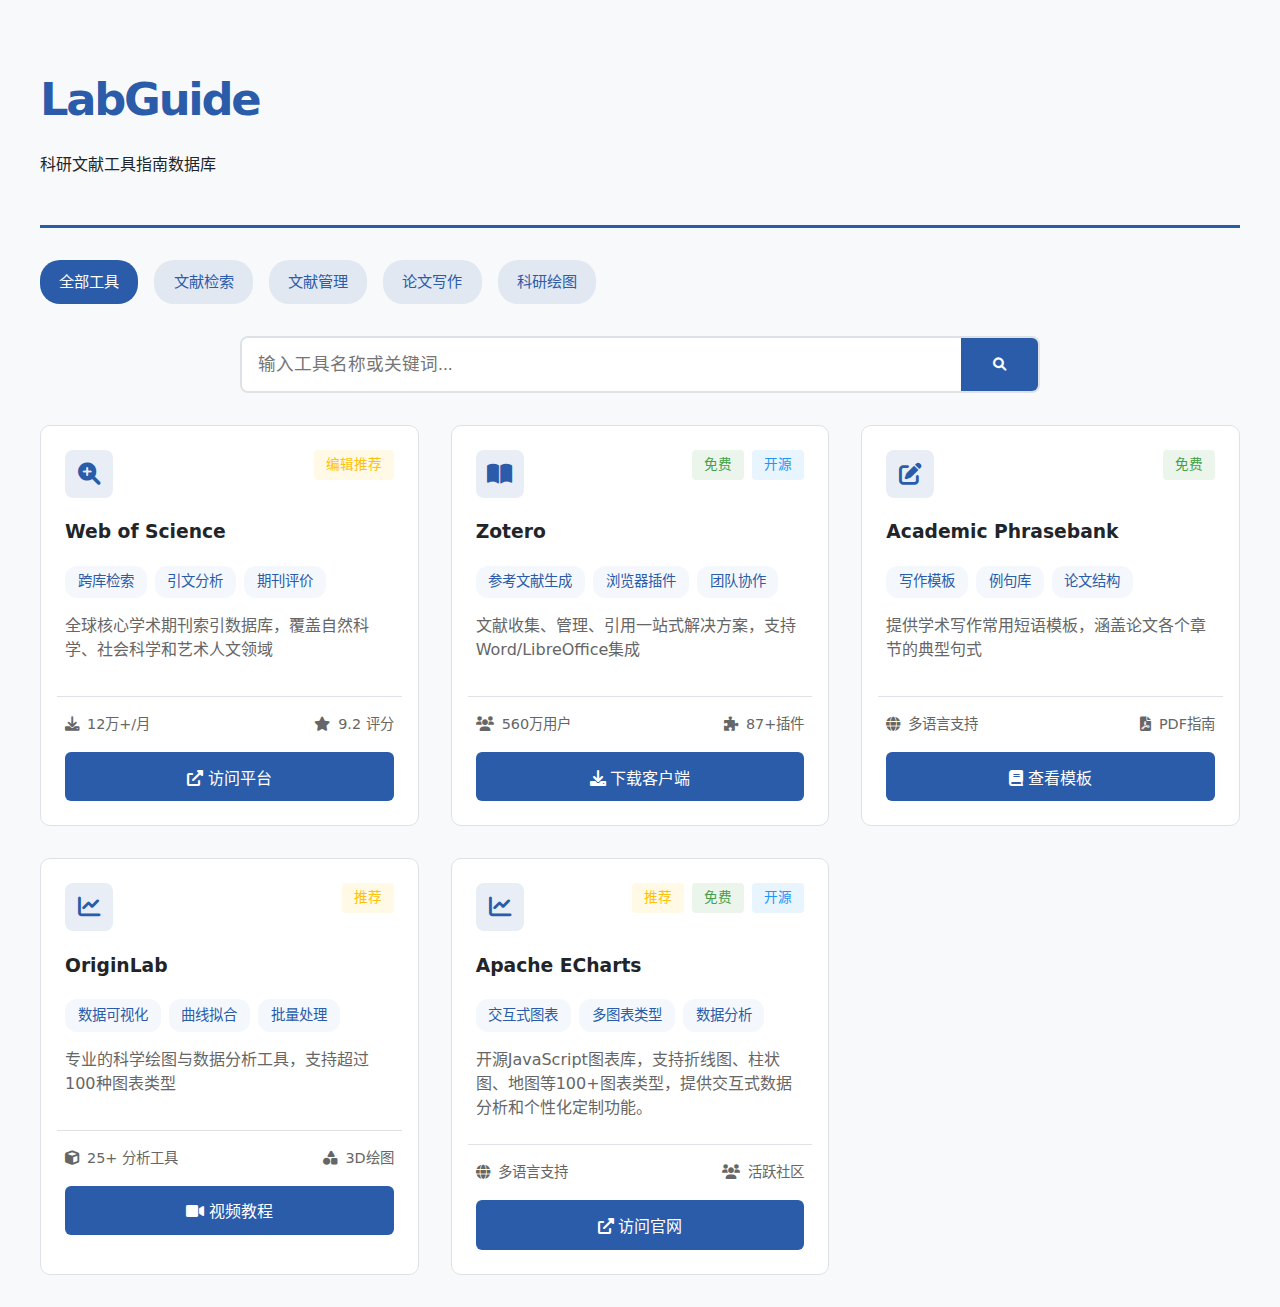
==== index.html @ e092e6d1 "Add files via upload" ====
<!DOCTYPE html>
<html lang="zh-CN">
<head>
    <meta charset="UTF-8">
    <meta name="viewport" content="width=device-width, initial-scale=1.0">
    <title>LabGuide - 科研文献工具指南</title>
    <link rel="stylesheet" href="https://cdnjs.cloudflare.com/ajax/libs/font-awesome/6.0.0/css/all.min.css">
    <style>
    :root {
        --primary-blue: #2A5CAA;
        --background: #F8F9FA;
        --text-primary: #212529;
        --border: #DEE2E6;
        --success: #43a047;
        --warning: #ffc107;
        --info: #2196f3;
    }

    body {
        background: var(--background);
        font-family: 'Segoe UI', system-ui, sans-serif;
        color: var(--text-primary);
        line-height: 1.6;
        margin: 0;
    }

    .science-container {
        max-width: 1200px;
        margin: 0 auto;
        padding: 2rem;
    }

    .header {
        border-bottom: 3px solid var(--primary-blue);
        padding: 2rem 0;
        margin-bottom: 1rem;
    }

    .title {
        font-size: 2.8rem;
        color: var(--primary-blue);
        font-weight: 600;
        letter-spacing: -0.05em;
        margin: 0;
    }

    /* 搜索区域 */
    .search-section {
        display: grid;
        gap: 1.5rem;
        max-width: 800px;
        margin: 0 auto 2rem;
    }

    .search-box {
        display: flex;
        border: 2px solid var(--border);
        border-radius: 8px;
        overflow: hidden;
        transition: box-shadow 0.2s;
    }

    .search-box:focus-within {
        box-shadow: 0 2px 8px rgba(42,92,170,0.1);
        border-color: var(--primary-blue);
    }

    .search-input {
        flex: 1;
        padding: 1rem;
        border: none;
        font-size: 1.1rem;
        outline: none;
    }

    .search-button {
        background: var(--primary-blue);
        color: white;
        padding: 1rem 2rem;
        border: none;
        cursor: pointer;
        transition: opacity 0.2s;
    }

    .search-button:hover {
        opacity: 0.9;
    }

    /* 分类导航 */
    .category-nav {
        display: flex;
        gap: 1rem;
        margin: 2rem 0;
        flex-wrap: wrap;
    }

    .category-chip {
        padding: 0.6rem 1.2rem;
        border-radius: 20px;
        background: rgba(42,92,170,0.1);
        color: var(--primary-blue);
        cursor: pointer;
        transition: background 0.2s;
        font-size: 0.95rem;
    }

    .category-chip.active {
        background: var(--primary-blue);
        color: white;
    }

    /* 工具卡片 */
    .tool-grid {
        display: grid;
        grid-template-columns: repeat(auto-fit, minmax(320px, 1fr));
        gap: 2rem;
        margin-top: 2rem;
    }

    .tool-card {
        background: white;
        border: 1px solid var(--border);
        border-radius: 10px;
        padding: 1.5rem;
        transition: transform 0.2s;
        position: relative;
    }

    .tool-card:hover {
        transform: translateY(-3px);
        box-shadow: 0 4px 12px rgba(0,0,0,0.05);
    }

    .tool-header {
        display: flex;
        justify-content: space-between;
        align-items: flex-start;
        margin-bottom: 1.2rem;
    }

    .tool-icon {
        width: 48px;
        height: 48px;
        background: rgba(42,92,170,0.1);
        border-radius: 8px;
        display: flex;
        align-items: center;
        justify-content: center;
    }

    .tool-icon i {
        color: var(--primary-blue);
        font-size: 1.4rem;
    }

    .tool-badges {
        display: flex;
        gap: 0.5rem;
    }

    .badge {
        padding: 0.25rem 0.75rem;
        border-radius: 4px;
        font-size: 0.85rem;
        font-weight: 500;
    }

    .badge.free {
        background: rgba(67, 160, 71, 0.1);
        color: var(--success);
    }

    .badge.recommend {
        background: rgba(255, 193, 7, 0.1);
        color: var(--warning);
    }

    .badge.open-source {
        background: rgba(33, 150, 243, 0.1);
        color: var(--info);
    }

    .tool-features {
        display: flex;
        gap: 0.5rem;
        flex-wrap: wrap;
        margin: 1rem 0;
    }

    .feature-tag {
        background: rgba(42,92,170,0.05);
        color: var(--primary-blue);
        padding: 0.3rem 0.8rem;
        border-radius: 12px;
        font-size: 0.9rem;
    }

    .tool-desc {
        color: #666;
        margin: 1rem 0;
        line-height: 1.5;
        min-height: 3.6em;
    }

    .tool-meta {
        display: flex;
        justify-content: space-between;
        margin: 1.5rem -0.5rem 0;
        padding: 1rem 0;
        border-top: 1px solid var(--border);
    }

    .meta-item {
        display: flex;
        align-items: center;
        gap: 0.5rem;
        color: #666;
        padding: 0 0.5rem;
        font-size: 0.9rem;
    }

    .tool-action {
        width: 100%;
        padding: 0.8rem;
        background: var(--primary-blue);
        color: white;
        border: none;
        border-radius: 6px;
        cursor: pointer;
        transition: opacity 0.2s;
        font-size: 1rem;
    }

    .tool-action:hover {
        opacity: 0.9;
    }

    /* 响应式设计 */
    @media (max-width: 768px) {
        .science-container {
            padding: 1.5rem;
        }

        .title {
            font-size: 2.2rem;
        }

        .search-button {
            padding: 1rem;
        }

        .tool-grid {
            grid-template-columns: 1fr;
        }
    }
    </style>
</head>
<body>
    <div class="science-container">
        <header class="header">
            <h1 class="title">LabGuide</h1>
            <p>科研文献工具指南数据库</p>
        </header>

        <nav class="category-nav">
            <div class="category-chip active">全部工具</div>
            <div class="category-chip">文献检索</div>
            <div class="category-chip">文献管理</div>
            <div class="category-chip">论文写作</div>
            <div class="category-chip">科研绘图</div>
        </nav>

        <section class="search-section">
            <div class="search-box">
                <input type="text" class="search-input" placeholder="输入工具名称或关键词...">
                <button class="search-button">
                    <i class="fas fa-search"></i>
                </button>
            </div>
        </section>

        <main class="tool-grid">

            <!-- 文献检索工具 -->
            <article class="tool-card" data-category="文献检索">
                <div class="tool-header">
                    <div class="tool-icon">
                        <i class="fas fa-search-plus"></i>
                    </div>
                    <div class="tool-badges">
                        <span class="badge recommend">编辑推荐</span>
                    </div>
                </div>
                <h3>Web of Science</h3>
                <div class="tool-features">
                    <span class="feature-tag">跨库检索</span>
                    <span class="feature-tag">引文分析</span>
                    <span class="feature-tag">期刊评价</span>
                </div>
                <p class="tool-desc">全球核心学术期刊索引数据库，覆盖自然科学、社会科学和艺术人文领域</p>
                <div class="tool-meta">
                    <div class="meta-item">
                        <i class="fas fa-download"></i>
                        <span>12万+/月</span>
                    </div>
                    <div class="meta-item">
                        <i class="fas fa-star"></i>
                        <span>9.2 评分</span>
                    </div>
                </div>
                <button class="tool-action">
                    <i class="fas fa-external-link-alt"></i>
                    访问平台
                </button>
            </article>

            <!-- 文献管理工具 -->
            <article class="tool-card" data-category="文献管理">
                <div class="tool-header">
                    <div class="tool-icon">
                        <i class="fas fa-book-open"></i>
                    </div>
                    <div class="tool-badges">
                        <span class="badge free">免费</span>
                        <span class="badge open-source">开源</span>
                    </div>
                </div>
                <h3>Zotero</h3>
                <div class="tool-features">
                    <span class="feature-tag">参考文献生成</span>
                    <span class="feature-tag">浏览器插件</span>
                    <span class="feature-tag">团队协作</span>
                </div>
                <p class="tool-desc">文献收集、管理、引用一站式解决方案，支持Word/LibreOffice集成</p>
                <div class="tool-meta">
                    <div class="meta-item">
                        <i class="fas fa-users"></i>
                        <span>560万用户</span>
                    </div>
                    <div class="meta-item">
                        <i class="fas fa-puzzle-piece"></i>
                        <span>87+插件</span>
                    </div>
                </div>
                <button class="tool-action">
                    <i class="fas fa-download"></i>
                    下载客户端
                </button>
            </article>

            <!-- 论文写作工具 -->
            <article class="tool-card" data-category="论文写作">
                <div class="tool-header">
                    <div class="tool-icon">
                        <i class="fas fa-edit"></i>
                    </div>
                    <div class="tool-badges">
                        <span class="badge free">免费</span>
                    </div>
                </div>
                <h3>Academic Phrasebank</h3>
                <div class="tool-features">
                    <span class="feature-tag">写作模板</span>
                    <span class="feature-tag">例句库</span>
                    <span class="feature-tag">论文结构</span>
                </div>
                <p class="tool-desc">提供学术写作常用短语模板，涵盖论文各个章节的典型句式</p>
                <div class="tool-meta">
                    <div class="meta-item">
                        <i class="fas fa-globe"></i>
                        <span>多语言支持</span>
                    </div>
                    <div class="meta-item">
                        <i class="fas fa-file-pdf"></i>
                        <span>PDF指南</span>
                    </div>
                </div>
                <button class="tool-action">
                    <i class="fas fa-book"></i>
                    查看模板
                </button>
            </article>

            <!-- 科研绘图工具 -->
            <article class="tool-card" data-category="科研绘图">
                <div class="tool-header">
                    <div class="tool-icon">
                        <i class="fas fa-chart-line"></i>
                    </div>
                    <div class="tool-badges">
                        <span class="badge recommend">推荐</span>
                    </div>
                </div>
                <h3>OriginLab</h3>
                <div class="tool-features">
                    <span class="feature-tag">数据可视化</span>
                    <span class="feature-tag">曲线拟合</span>
                    <span class="feature-tag">批量处理</span>
                </div>
                <p class="tool-desc">专业的科学绘图与数据分析工具，支持超过100种图表类型</p>
                <div class="tool-meta">
                    <div class="meta-item">
                        <i class="fas fa-cube"></i>
                        <span>25+ 分析工具</span>
                    </div>
                    <div class="meta-item">
                        <i class="fas fa-shapes"></i>
                        <span>3D绘图</span>
                    </div>
                </div>
                <button class="tool-action">
                    <i class="fas fa-video"></i>
                    视频教程
                </button>
            </article>




            <article class="tool-card" data-category="科研绘图">
                <div class="tool-header">
                    <div class="tool-icon">
                        <i class="fas fa-chart-line"></i>
                    </div>
                    <div class="tool-badges">
                        <span class="badge recommend">推荐</span>
                        <span class="badge free">免费</span>
                        <span class="badge open-source">开源</span>
                    </div>
                </div>
                <h3>Apache ECharts</h3>
                <div class="tool-features">
                    <span class="feature-tag">交互式图表</span>
                    <span class="feature-tag">多图表类型</span>
                    <span class="feature-tag">数据分析</span>
                </div>
                <p class="tool-desc">开源JavaScript图表库，支持折线图、柱状图、地图等100+图表类型，提供交互式数据分析和个性化定制功能。</p>
                <div class="tool-meta">
                    <div class="meta-item">
                        <i class="fas fa-globe"></i>
                        <span>多语言支持</span>
                    </div>
                    <div class="meta-item">
                        <i class="fas fa-users"></i>
                        <span>活跃社区</span>
                    </div>
                </div>
                <button class="tool-action" onclick="goToDetailPage('Apache ECharts')">
                    <i class="fas fa-external-link-alt"></i>
                    访问官网
                </button>
            </article>



        </main>
    </div>

    <script>
    // 分类筛选功能
document.querySelectorAll('.category-chip').forEach(chip => {
    chip.addEventListener('click', () => {
        // 移除所有激活状态
        document.querySelectorAll('.category-chip').forEach(c => c.classList.remove('active'));
        // 添加当前激活状态
        chip.classList.add('active');
        // 获取分类名称
        const category = chip.textContent.trim();
        // 筛选逻辑（调用 filterTools 函数）
        filterTools(category);
    });
});

function filterTools(category) {
    const cards = document.querySelectorAll('.tool-card');
    cards.forEach(card => {
        // 获取卡片的分类
        const cardCategory = card.getAttribute('data-category'); // 假设每个工具卡片有 data-category 属性

        if (category === '全部工具') {
            // 显示所有工具卡片
            card.style.display = 'block';
        } else if (cardCategory === category) {
            // 仅显示与当前分类匹配的工具卡片
            card.style.display = 'block';
        } else {
            // 隐藏不匹配的工具卡片
            card.style.display = 'none';
        }
    });
}


function goToDetailPage(toolName) {
    // 根据工具名称生成详细页面的 URL
    const url = `https://2375536879.github.io/2375536879/`;
    window.location.href = url;
}

    </script>
</body>
</html>
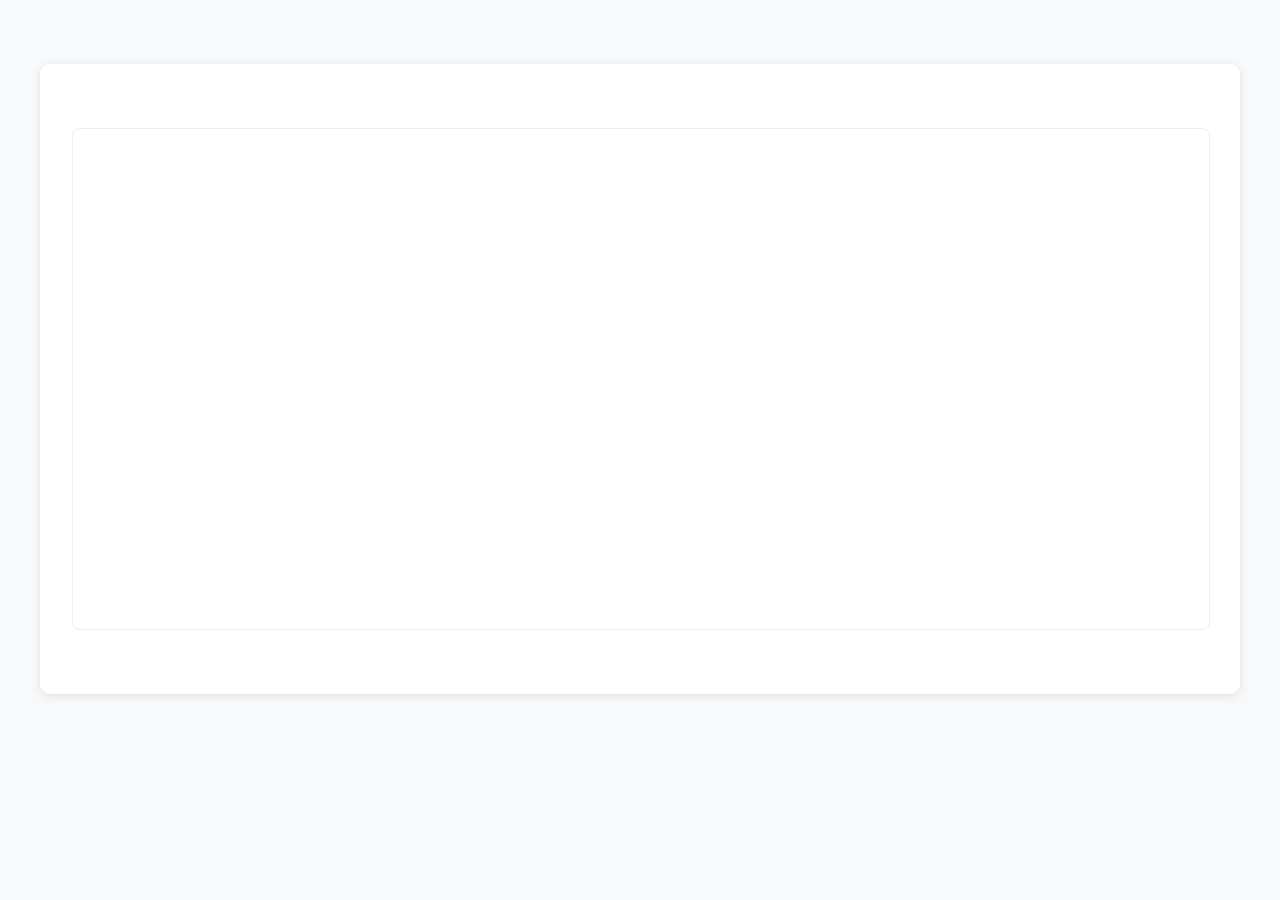
==== commit 4b502b5c: "Update index.html" ====
--- a/index.html
+++ b/index.html
@@ -1,502 +1,228 @@
-<!DOCTYPE html>
-<html lang="zh-CN">
-<head>
-    <meta charset="UTF-8">
-    <meta name="viewport" content="width=device-width, initial-scale=1.0">
-    <title>LabGuide - 科研文献工具指南</title>
-    <link rel="stylesheet" href="https://cdnjs.cloudflare.com/ajax/libs/font-awesome/6.0.0/css/all.min.css">
-    <style>
-    :root {
-        --primary-blue: #2A5CAA;
-        --background: #F8F9FA;
-        --text-primary: #212529;
-        --border: #DEE2E6;
-        --success: #43a047;
-        --warning: #ffc107;
-        --info: #2196f3;
-    }
-
-    body {
-        background: var(--background);
-        font-family: 'Segoe UI', system-ui, sans-serif;
-        color: var(--text-primary);
-        line-height: 1.6;
-        margin: 0;
-    }
-
-    .science-container {
-        max-width: 1200px;
-        margin: 0 auto;
-        padding: 2rem;
-    }
-
-    .header {
-        border-bottom: 3px solid var(--primary-blue);
-        padding: 2rem 0;
-        margin-bottom: 1rem;
-    }
-
-    .title {
-        font-size: 2.8rem;
-        color: var(--primary-blue);
-        font-weight: 600;
-        letter-spacing: -0.05em;
-        margin: 0;
-    }
-
-    /* 搜索区域 */
-    .search-section {
-        display: grid;
-        gap: 1.5rem;
-        max-width: 800px;
-        margin: 0 auto 2rem;
-    }
-
-    .search-box {
-        display: flex;
-        border: 2px solid var(--border);
-        border-radius: 8px;
-        overflow: hidden;
-        transition: box-shadow 0.2s;
-    }
-
-    .search-box:focus-within {
-        box-shadow: 0 2px 8px rgba(42,92,170,0.1);
-        border-color: var(--primary-blue);
-    }
-
-    .search-input {
-        flex: 1;
-        padding: 1rem;
-        border: none;
-        font-size: 1.1rem;
-        outline: none;
-    }
-
-    .search-button {
-        background: var(--primary-blue);
-        color: white;
-        padding: 1rem 2rem;
-        border: none;
-        cursor: pointer;
-        transition: opacity 0.2s;
-    }
-
-    .search-button:hover {
-        opacity: 0.9;
-    }
-
-    /* 分类导航 */
-    .category-nav {
-        display: flex;
-        gap: 1rem;
-        margin: 2rem 0;
-        flex-wrap: wrap;
-    }
-
-    .category-chip {
-        padding: 0.6rem 1.2rem;
-        border-radius: 20px;
-        background: rgba(42,92,170,0.1);
-        color: var(--primary-blue);
-        cursor: pointer;
-        transition: background 0.2s;
-        font-size: 0.95rem;
-    }
-
-    .category-chip.active {
-        background: var(--primary-blue);
-        color: white;
-    }
-
-    /* 工具卡片 */
-    .tool-grid {
-        display: grid;
-        grid-template-columns: repeat(auto-fit, minmax(320px, 1fr));
-        gap: 2rem;
-        margin-top: 2rem;
-    }
-
-    .tool-card {
-        background: white;
-        border: 1px solid var(--border);
-        border-radius: 10px;
-        padding: 1.5rem;
-        transition: transform 0.2s;
-        position: relative;
-    }
-
-    .tool-card:hover {
-        transform: translateY(-3px);
-        box-shadow: 0 4px 12px rgba(0,0,0,0.05);
-    }
-
-    .tool-header {
-        display: flex;
-        justify-content: space-between;
-        align-items: flex-start;
-        margin-bottom: 1.2rem;
-    }
-
-    .tool-icon {
-        width: 48px;
-        height: 48px;
-        background: rgba(42,92,170,0.1);
-        border-radius: 8px;
-        display: flex;
-        align-items: center;
-        justify-content: center;
-    }
-
-    .tool-icon i {
-        color: var(--primary-blue);
-        font-size: 1.4rem;
-    }
-
-    .tool-badges {
-        display: flex;
-        gap: 0.5rem;
-    }
-
-    .badge {
-        padding: 0.25rem 0.75rem;
-        border-radius: 4px;
-        font-size: 0.85rem;
-        font-weight: 500;
-    }
-
-    .badge.free {
-        background: rgba(67, 160, 71, 0.1);
-        color: var(--success);
-    }
-
-    .badge.recommend {
-        background: rgba(255, 193, 7, 0.1);
-        color: var(--warning);
-    }
-
-    .badge.open-source {
-        background: rgba(33, 150, 243, 0.1);
-        color: var(--info);
-    }
-
-    .tool-features {
-        display: flex;
-        gap: 0.5rem;
-        flex-wrap: wrap;
-        margin: 1rem 0;
-    }
-
-    .feature-tag {
-        background: rgba(42,92,170,0.05);
-        color: var(--primary-blue);
-        padding: 0.3rem 0.8rem;
-        border-radius: 12px;
-        font-size: 0.9rem;
-    }
-
-    .tool-desc {
-        color: #666;
-        margin: 1rem 0;
-        line-height: 1.5;
-        min-height: 3.6em;
-    }
-
-    .tool-meta {
-        display: flex;
-        justify-content: space-between;
-        margin: 1.5rem -0.5rem 0;
-        padding: 1rem 0;
-        border-top: 1px solid var(--border);
-    }
-
-    .meta-item {
-        display: flex;
-        align-items: center;
-        gap: 0.5rem;
-        color: #666;
-        padding: 0 0.5rem;
-        font-size: 0.9rem;
-    }
-
-    .tool-action {
-        width: 100%;
-        padding: 0.8rem;
-        background: var(--primary-blue);
-        color: white;
-        border: none;
-        border-radius: 6px;
-        cursor: pointer;
-        transition: opacity 0.2s;
-        font-size: 1rem;
-    }
-
-    .tool-action:hover {
-        opacity: 0.9;
-    }
-
-    /* 响应式设计 */
-    @media (max-width: 768px) {
-        .science-container {
-            padding: 1.5rem;
-        }
-
-        .title {
-            font-size: 2.2rem;
-        }
-
-        .search-button {
-            padding: 1rem;
-        }
-
-        .tool-grid {
-            grid-template-columns: 1fr;
-        }
-    }
-    </style>
-</head>
-<body>
-    <div class="science-container">
-        <header class="header">
-            <h1 class="title">LabGuide</h1>
-            <p>科研文献工具指南数据库</p>
-        </header>
-
-        <nav class="category-nav">
-            <div class="category-chip active">全部工具</div>
-            <div class="category-chip">文献检索</div>
-            <div class="category-chip">文献管理</div>
-            <div class="category-chip">论文写作</div>
-            <div class="category-chip">科研绘图</div>
-        </nav>
-
-        <section class="search-section">
-            <div class="search-box">
-                <input type="text" class="search-input" placeholder="输入工具名称或关键词...">
-                <button class="search-button">
-                    <i class="fas fa-search"></i>
-                </button>
-            </div>
-        </section>
-
-        <main class="tool-grid">
-
-            <!-- 文献检索工具 -->
-            <article class="tool-card" data-category="文献检索">
-                <div class="tool-header">
-                    <div class="tool-icon">
-                        <i class="fas fa-search-plus"></i>
-                    </div>
-                    <div class="tool-badges">
-                        <span class="badge recommend">编辑推荐</span>
-                    </div>
-                </div>
-                <h3>Web of Science</h3>
-                <div class="tool-features">
-                    <span class="feature-tag">跨库检索</span>
-                    <span class="feature-tag">引文分析</span>
-                    <span class="feature-tag">期刊评价</span>
-                </div>
-                <p class="tool-desc">全球核心学术期刊索引数据库，覆盖自然科学、社会科学和艺术人文领域</p>
-                <div class="tool-meta">
-                    <div class="meta-item">
-                        <i class="fas fa-download"></i>
-                        <span>12万+/月</span>
-                    </div>
-                    <div class="meta-item">
-                        <i class="fas fa-star"></i>
-                        <span>9.2 评分</span>
-                    </div>
-                </div>
-                <button class="tool-action">
-                    <i class="fas fa-external-link-alt"></i>
-                    访问平台
-                </button>
-            </article>
-
-            <!-- 文献管理工具 -->
-            <article class="tool-card" data-category="文献管理">
-                <div class="tool-header">
-                    <div class="tool-icon">
-                        <i class="fas fa-book-open"></i>
-                    </div>
-                    <div class="tool-badges">
-                        <span class="badge free">免费</span>
-                        <span class="badge open-source">开源</span>
-                    </div>
-                </div>
-                <h3>Zotero</h3>
-                <div class="tool-features">
-                    <span class="feature-tag">参考文献生成</span>
-                    <span class="feature-tag">浏览器插件</span>
-                    <span class="feature-tag">团队协作</span>
-                </div>
-                <p class="tool-desc">文献收集、管理、引用一站式解决方案，支持Word/LibreOffice集成</p>
-                <div class="tool-meta">
-                    <div class="meta-item">
-                        <i class="fas fa-users"></i>
-                        <span>560万用户</span>
-                    </div>
-                    <div class="meta-item">
-                        <i class="fas fa-puzzle-piece"></i>
-                        <span>87+插件</span>
-                    </div>
-                </div>
-                <button class="tool-action">
-                    <i class="fas fa-download"></i>
-                    下载客户端
-                </button>
-            </article>
-
-            <!-- 论文写作工具 -->
-            <article class="tool-card" data-category="论文写作">
-                <div class="tool-header">
-                    <div class="tool-icon">
-                        <i class="fas fa-edit"></i>
-                    </div>
-                    <div class="tool-badges">
-                        <span class="badge free">免费</span>
-                    </div>
-                </div>
-                <h3>Academic Phrasebank</h3>
-                <div class="tool-features">
-                    <span class="feature-tag">写作模板</span>
-                    <span class="feature-tag">例句库</span>
-                    <span class="feature-tag">论文结构</span>
-                </div>
-                <p class="tool-desc">提供学术写作常用短语模板，涵盖论文各个章节的典型句式</p>
-                <div class="tool-meta">
-                    <div class="meta-item">
-                        <i class="fas fa-globe"></i>
-                        <span>多语言支持</span>
-                    </div>
-                    <div class="meta-item">
-                        <i class="fas fa-file-pdf"></i>
-                        <span>PDF指南</span>
-                    </div>
-                </div>
-                <button class="tool-action">
-                    <i class="fas fa-book"></i>
-                    查看模板
-                </button>
-            </article>
-
-            <!-- 科研绘图工具 -->
-            <article class="tool-card" data-category="科研绘图">
-                <div class="tool-header">
-                    <div class="tool-icon">
-                        <i class="fas fa-chart-line"></i>
-                    </div>
-                    <div class="tool-badges">
-                        <span class="badge recommend">推荐</span>
-                    </div>
-                </div>
-                <h3>OriginLab</h3>
-                <div class="tool-features">
-                    <span class="feature-tag">数据可视化</span>
-                    <span class="feature-tag">曲线拟合</span>
-                    <span class="feature-tag">批量处理</span>
-                </div>
-                <p class="tool-desc">专业的科学绘图与数据分析工具，支持超过100种图表类型</p>
-                <div class="tool-meta">
-                    <div class="meta-item">
-                        <i class="fas fa-cube"></i>
-                        <span>25+ 分析工具</span>
-                    </div>
-                    <div class="meta-item">
-                        <i class="fas fa-shapes"></i>
-                        <span>3D绘图</span>
-                    </div>
-                </div>
-                <button class="tool-action">
-                    <i class="fas fa-video"></i>
-                    视频教程
-                </button>
-            </article>
-
-
-
-
-            <article class="tool-card" data-category="科研绘图">
-                <div class="tool-header">
-                    <div class="tool-icon">
-                        <i class="fas fa-chart-line"></i>
-                    </div>
-                    <div class="tool-badges">
-                        <span class="badge recommend">推荐</span>
-                        <span class="badge free">免费</span>
-                        <span class="badge open-source">开源</span>
-                    </div>
-                </div>
-                <h3>Apache ECharts</h3>
-                <div class="tool-features">
-                    <span class="feature-tag">交互式图表</span>
-                    <span class="feature-tag">多图表类型</span>
-                    <span class="feature-tag">数据分析</span>
-                </div>
-                <p class="tool-desc">开源JavaScript图表库，支持折线图、柱状图、地图等100+图表类型，提供交互式数据分析和个性化定制功能。</p>
-                <div class="tool-meta">
-                    <div class="meta-item">
-                        <i class="fas fa-globe"></i>
-                        <span>多语言支持</span>
-                    </div>
-                    <div class="meta-item">
-                        <i class="fas fa-users"></i>
-                        <span>活跃社区</span>
-                    </div>
-                </div>
-                <button class="tool-action" onclick="goToDetailPage('Apache ECharts')">
-                    <i class="fas fa-external-link-alt"></i>
-                    访问官网
-                </button>
-            </article>
-
-
-
-        </main>
-    </div>
-
-    <script>
-    // 分类筛选功能
-document.querySelectorAll('.category-chip').forEach(chip => {
-    chip.addEventListener('click', () => {
-        // 移除所有激活状态
-        document.querySelectorAll('.category-chip').forEach(c => c.classList.remove('active'));
-        // 添加当前激活状态
-        chip.classList.add('active');
-        // 获取分类名称
-        const category = chip.textContent.trim();
-        // 筛选逻辑（调用 filterTools 函数）
-        filterTools(category);
-    });
-});
-
-function filterTools(category) {
-    const cards = document.querySelectorAll('.tool-card');
-    cards.forEach(card => {
-        // 获取卡片的分类
-        const cardCategory = card.getAttribute('data-category'); // 假设每个工具卡片有 data-category 属性
-
-        if (category === '全部工具') {
-            // 显示所有工具卡片
-            card.style.display = 'block';
-        } else if (cardCategory === category) {
-            // 仅显示与当前分类匹配的工具卡片
-            card.style.display = 'block';
-        } else {
-            // 隐藏不匹配的工具卡片
-            card.style.display = 'none';
-        }
-    });
-}
-
-
-function goToDetailPage(toolName) {
-    // 根据工具名称生成详细页面的 URL
-    const url = `https://2375536879.github.io/2375536879/`;
-    window.location.href = url;
-}
-
-    </script>
-</body>
-</html>+<!DOCTYPE html>
+<html lang="zh-CN">
+<head>
+    <meta charset="UTF-8">
+    <title>Apache ECharts 使用指南</title>
+    
+    <!-- 引入ECharts库 -->
+    <script src="https://cdn.jsdelivr.net/npm/echarts@5.3.2/dist/echarts.min.js"></script>
+    
+    <!-- 引入Markdown解析器 -->
+    <script src="https://cdn.jsdelivr.net/npm/marked/marked.min.js"></script>
+    
+    <style>
+        :root {
+            --primary-color: #2a5caa;
+            --secondary-color: #6c757d;
+        }
+
+        body {
+            font-family: 'Segoe UI', system-ui, sans-serif;
+            line-height: 1.8;
+            max-width: 1200px;
+            margin: 0 auto;
+            padding: 2rem;
+            background-color: #f8f9fa;
+        }
+
+        .documentation-container {
+            background: white;
+            border-radius: 10px;
+            box-shadow: 0 2px 8px rgba(0,0,0,0.1);
+            padding: 2rem;
+            margin: 2rem 0;
+        }
+
+        h1 {
+            color: var(--primary-color);
+            border-bottom: 3px solid var(--primary-color);
+            padding-bottom: 0.5rem;
+        }
+
+        h2 {
+            color: var(--primary-color);
+            margin-top: 2rem;
+        }
+
+        code {
+            background-color: #f3f3f3;
+            padding: 0.2rem 0.4rem;
+            border-radius: 4px;
+            font-family: 'Consolas', monospace;
+        }
+
+        pre code {
+            display: block;
+            padding: 1rem;
+            margin: 1rem 0;
+            overflow-x: auto;
+        }
+
+        .chart-demo {
+            width: 100%;
+            height: 500px;
+            margin: 2rem 0;
+            border: 1px solid #eee;
+            border-radius: 8px;
+        }
+    </style>
+</head>
+<body>
+
+<div class="documentation-container">
+    <!-- Markdown内容容器 -->
+    <div id="markdown-content"></div>
+
+    <!-- 实时图表演示 -->
+    <div id="live-demo" class="chart-demo"></div>
+</div>
+
+<script>
+// Markdown原始内容
+const markdownContent = `
+
+# Apache ECharts    开源可视化图表库
+
+## 一、ECharts是什么？
+
+[**Apache ECharts**](https://echarts.apache.org/zh/index.html)（后文简称ECharts）是一个开源的、基于 JavaScript 的数据可视化库，广泛用于在网页和应用中展示交互式图表和图形。ECharts 提供了一种易于使用的方式来展示复杂的数据，并支持丰富的互动功能。它可以生成各种类型的图表，如折线图、柱状图、饼图、散点图、地图等，并且具有强大的自定义功能，可以根据需求调整样式和行为。
+
+#### 主要特点
+##### **丰富的图表类型：**
+
+ECharts 支持多种图表类型，包括线图、柱状图、饼图、散点图、雷达图、热力图、地图等。它还支持组合图表，可以在一个图表中展示多种图形。
+#####  **高性能：**
+
+ECharts 使用了基于 HTML5 Canvas 和 SVG 的渲染方式，因此具备较高的性能，能够处理大量数据的展示而不造成显著的性能下降，适合处理大规模的数据可视化。
+#####  **高度可定制：**
+
+提供了丰富的配置项，用户可以对图表的外观、交互方式、动画效果等进行详细的自定义。例如，开发者可以轻松修改图表的颜色、字体等，满足不同的需求。
+#####  **交互功能：**
+
+支持丰富的交互功能，如鼠标悬停、点击事件、缩放、拖拽等，使得用户能够直观地与图表进行交互。
+##### **扩展性和插件支持：**
+
+ECharts 提供了插件机制，开发者可以根据需要自定义扩展功能。例如，开发者可以创建自己的图表类型，或者扩展 ECharts 的交互功能。
+
+## 二、Echarts如何使用？
+
+###  1.  Echarts环境配置
+
+##### 1.打开官网下载选项，页面拉到最底部，选择在线定制
+
+
+
+<img src="https://gitee.com/liu-taoning666/liutaoning-image/raw/master/img/4c076e43ea3f0e88cdeb0f628df6f91.png" alt="4c076e43ea3f0e88cdeb0f628df6f91" style="zoom: 50%;" />
+
+**2.选择自己需要的模块（注意：代码最好不要压缩）**
+
+<img src="https://gitee.com/liu-taoning666/liutaoning-image/raw/master/img/1550d23a13562d97c1f552af9d2ea3c.png" alt="1550d23a13562d97c1f552af9d2ea3c" style="zoom: 33%;" />
+
+
+
+
+
+**3.自行安装 [WebStorm](https://www.jetbrains.com/webstorm/)**
+
+
+
+<img src="https://gitee.com/liu-taoning666/liutaoning-image/raw/master/img/c36dcd63700e758e99ffabba107831d.png" alt="c36dcd63700e758e99ffabba107831d" style="zoom:33%;" />
+
+**4.在WebStorm内新建项目，并在项目内创建一个命名为js的子文件夹**
+
+**5.将下载目录中的echarts.js文件复制到js文件夹中**
+
+![bc5a5570a75aa654814edaafe47d51f](https://gitee.com/liu-taoning666/liutaoning-image/raw/master/img/bc5a5570a75aa654814edaafe47d51f.png)
+
+
+
+## 2、Echarts简单使用
+
+**1.在项目中创建一个html文件，注意不要创建在js文件夹里**
+
+![07f4a5e895436af921911f7d725105c](https://gitee.com/liu-taoning666/liutaoning-image/raw/master/img/07f4a5e895436af921911f7d725105c.png)
+
+**2.回到官网，复制官网所给的测试用例，拷贝到html文件中（其他图形也同理）**
+
+![image-20250226235649532](https://gitee.com/liu-taoning666/liutaoning-image/raw/master/img/image-20250226235649532.png)
+
+**==注意 src=后路径要改成正确路径==**
+
+**3.点击运行**
+
+<img src="https://gitee.com/liu-taoning666/liutaoning-image/raw/master/img/ae4e00260b54d423f19a76900d235eb.png" alt="ae4e00260b54d423f19a76900d235eb" style="zoom:33%;" />
+
+**恭喜你，第一个Echarts图表完成了！**
+
+
+
+
+
+`;
+
+// 渲染Markdown内容
+document.getElementById('markdown-content').innerHTML = marked.parse(markdownContent);
+
+// 初始化示例图表
+const myChart = echarts.init(document.getElementById('live-demo'));
+const option = {
+    title: {
+        text: 'ECharts 动态示例',
+        subtext: '实时数据展示'
+    },
+    tooltip: {
+        trigger: 'axis'
+    },
+    legend: {
+        data:['访问量','下载量']
+    },
+    xAxis: {
+        type: 'category',
+        data: ['周一','周二','周三','周四','周五','周六','周日']
+    },
+    yAxis: {
+        type: 'value'
+    },
+    series: [
+        {
+            name: '访问量',
+            type: 'line',
+            smooth: true,
+            data: [150, 230, 224, 218, 135, 147, 260]
+        },
+        {
+            name: '下载量',
+            type: 'bar',
+            data: [45, 82, 91, 34, 52, 77, 89]
+        }
+    ]
+};
+myChart.setOption(option);
+
+// 动态更新数据
+setInterval(() => {
+    const newData = Array.from({length:7}, () => Math.floor(Math.random()*300));
+    myChart.setOption({
+        series: [{
+            data: newData
+        }]
+    });
+}, 3000);
+</script>
+
+</body>
+</html>
+
+<script>
+    // 页面加载后自动滚动到锚点位置
+    document.addEventListener('DOMContentLoaded', () => {
+        const hash = window.location.hash;
+        if (hash) {
+            const target = document.querySelector(hash);
+            target?.scrollIntoView({ behavior: 'smooth' });
+            // 高亮目标区块（可选）
+            target.style.backgroundColor = '#f0f5ff';
+            setTimeout(() => target.style.backgroundColor = '', 2000);
+        }
+    });
+    </script>
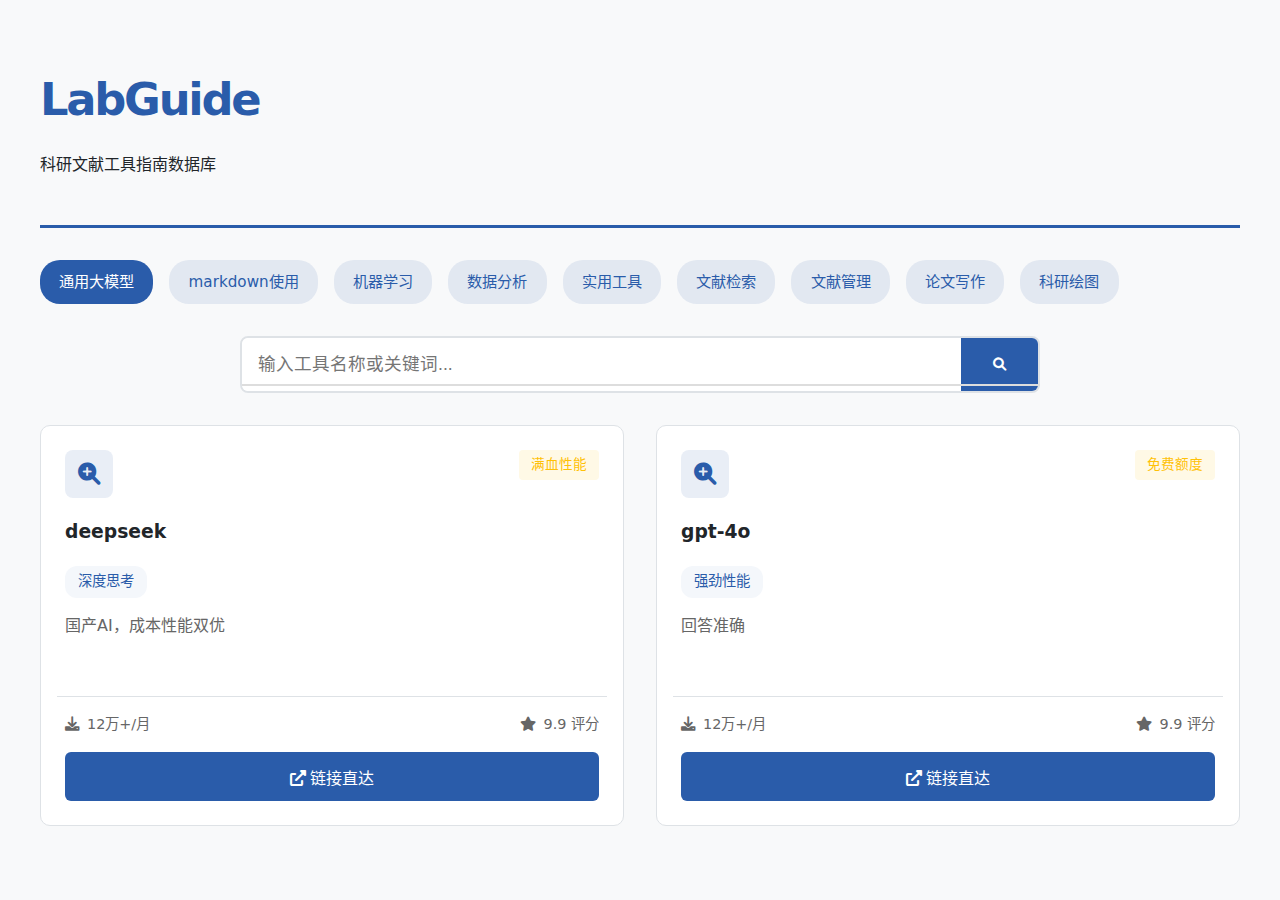
==== commit 790a15b7: "3.1" ====
--- a/index.html
+++ b/index.html
@@ -2,227 +2,807 @@
 <html lang="zh-CN">
 <head>
     <meta charset="UTF-8">
-    <title>Apache ECharts 使用指南</title>
-    
-    <!-- 引入ECharts库 -->
-    <script src="https://cdn.jsdelivr.net/npm/echarts@5.3.2/dist/echarts.min.js"></script>
-    
-    <!-- 引入Markdown解析器 -->
-    <script src="https://cdn.jsdelivr.net/npm/marked/marked.min.js"></script>
-    
+    <meta name="viewport" content="width=device-width, initial-scale=1.0">
+    <title>LabGuide - 科研文献工具指南</title>
+    <link rel="stylesheet" href="https://cdnjs.cloudflare.com/ajax/libs/font-awesome/6.0.0/css/all.min.css">
     <style>
-        :root {
-            --primary-color: #2a5caa;
-            --secondary-color: #6c757d;
-        }
-
-        body {
-            font-family: 'Segoe UI', system-ui, sans-serif;
-            line-height: 1.8;
-            max-width: 1200px;
-            margin: 0 auto;
-            padding: 2rem;
-            background-color: #f8f9fa;
-        }
-
-        .documentation-container {
-            background: white;
-            border-radius: 10px;
-            box-shadow: 0 2px 8px rgba(0,0,0,0.1);
-            padding: 2rem;
-            margin: 2rem 0;
-        }
-
-        h1 {
-            color: var(--primary-color);
-            border-bottom: 3px solid var(--primary-color);
-            padding-bottom: 0.5rem;
-        }
-
-        h2 {
-            color: var(--primary-color);
-            margin-top: 2rem;
-        }
-
-        code {
-            background-color: #f3f3f3;
-            padding: 0.2rem 0.4rem;
-            border-radius: 4px;
-            font-family: 'Consolas', monospace;
-        }
-
-        pre code {
-            display: block;
+    :root {
+        --primary-blue: #2A5CAA;
+        --background: #F8F9FA;
+        --text-primary: #212529;
+        --border: #DEE2E6;
+        --success: #43a047;
+        --warning: #ffc107;
+        --info: #2196f3;
+    }
+
+    body {
+        background: var(--background);
+        font-family: 'Segoe UI', system-ui, sans-serif;
+        color: var(--text-primary);
+        line-height: 1.6;
+        margin: 0;
+    }
+
+    .science-container {
+        max-width: 1200px;
+        margin: 0 auto;
+        padding: 2rem;
+    }
+
+    .header {
+        border-bottom: 3px solid var(--primary-blue);
+        padding: 2rem 0;
+        margin-bottom: 1rem;
+    }
+
+    .title {
+        font-size: 2.8rem;
+        color: var(--primary-blue);
+        font-weight: 600;
+        letter-spacing: -0.05em;
+        margin: 0;
+    }
+  
+     /* 搜索框样式 */
+     .search-section {
+            max-width: 800px;
+            margin: 0 auto 2rem;
+            position: relative;
+        }
+
+        .search-box {
+            display: flex;
+            border: 2px solid var(--border);
+            border-radius: 8px;
+            overflow: hidden;
+        }
+
+        .search-input {
+            flex: 1;
             padding: 1rem;
-            margin: 1rem 0;
-            overflow-x: auto;
-        }
-
-        .chart-demo {
-            width: 100%;
-            height: 500px;
-            margin: 2rem 0;
-            border: 1px solid #eee;
-            border-radius: 8px;
-        }
+            border: none;
+            font-size: 1.1rem;
+            outline: none;
+        }
+
+        .search-button {
+            background: var(--primary-blue);
+            color: white;
+            padding: 1rem 2rem;
+            border: none;
+            cursor: pointer;
+        }
+
+        /* 搜索下拉列表 */
+        ul#drop {
+            list-style: none;
+            margin: 0;
+            padding: 0;
+            position: absolute;
+            background-color: white;
+            width: calc(100% - 4px); /* Adjusted to fit within the search box */
+            z-index: 1000;
+            border: 1px solid #ddd;
+            max-height: 200px;
+            overflow-y: auto;
+            left: 2px; /* Ensure it aligns with the search input */
+            top: 48px; /* Position below the search bar */
+        }
+
+        ul#drop li {
+            padding: 8px;
+            cursor: pointer;
+            text-overflow: ellipsis; /* 超出部分用省略号表示 */
+        }
+
+        ul#drop li:hover {
+            background-color: #ddd;
+        }
+
+
+    /* 分类导航 */
+    .category-nav {
+        display: flex;
+        gap: 1rem;
+        margin: 2rem 0;
+        flex-wrap: wrap;
+    }
+
+    .category-chip {
+        padding: 0.6rem 1.2rem;
+        border-radius: 20px;
+        background: rgba(42,92,170,0.1);
+        color: var(--primary-blue);
+        cursor: pointer;
+        transition: background 0.2s;
+        font-size: 0.95rem;
+    }
+
+    .category-chip.active {
+        background: var(--primary-blue);
+        color: white;
+    }
+
+    /* 工具卡片 */
+    .tool-grid {
+        display: grid;
+        grid-template-columns: repeat(auto-fit, minmax(320px, 1fr));
+        gap: 2rem;
+        margin-top: 2rem;
+    }
+
+    .tool-card {
+        background: white;
+        border: 1px solid var(--border);
+        border-radius: 10px;
+        padding: 1.5rem;
+        transition: transform 0.2s;
+        position: relative;
+    }
+
+    .tool-card:hover {
+        transform: translateY(-3px);
+        box-shadow: 0 4px 12px rgba(0,0,0,0.05);
+    }
+
+    .tool-header {
+        display: flex;
+        justify-content: space-between;
+        align-items: flex-start;
+        margin-bottom: 1.2rem;
+    }
+
+    .tool-icon {
+        width: 48px;
+        height: 48px;
+        background: rgba(42,92,170,0.1);
+        border-radius: 8px;
+        display: flex;
+        align-items: center;
+        justify-content: center;
+    }
+
+    .tool-icon i {
+        color: var(--primary-blue);
+        font-size: 1.4rem;
+    }
+
+    .tool-badges {
+        display: flex;
+        gap: 0.5rem;
+    }
+
+    .badge {
+        padding: 0.25rem 0.75rem;
+        border-radius: 4px;
+        font-size: 0.85rem;
+        font-weight: 500;
+    }
+
+    .badge.free {
+        background: rgba(67, 160, 71, 0.1);
+        color: var(--success);
+    }
+
+    .badge.recommend {
+        background: rgba(255, 193, 7, 0.1);
+        color: var(--warning);
+    }
+
+    .badge.open-source {
+        background: rgba(33, 150, 243, 0.1);
+        color: var(--info);
+    }
+
+    .tool-features {
+        display: flex;
+        gap: 0.5rem;
+        flex-wrap: wrap;
+        margin: 1rem 0;
+    }
+
+    .feature-tag {
+        background: rgba(42,92,170,0.05);
+        color: var(--primary-blue);
+        padding: 0.3rem 0.8rem;
+        border-radius: 12px;
+        font-size: 0.9rem;
+    }
+
+    .tool-desc {
+        color: #666;
+        margin: 1rem 0;
+        line-height: 1.5;
+        min-height: 3.6em;
+    }
+
+    .tool-meta {
+        display: flex;
+        justify-content: space-between;
+        margin: 1.5rem -0.5rem 0;
+        padding: 1rem 0;
+        border-top: 1px solid var(--border);
+    }
+
+    .meta-item {
+        display: flex;
+        align-items: center;
+        gap: 0.5rem;
+        color: #666;
+        padding: 0 0.5rem;
+        font-size: 0.9rem;
+    }
+
+    .tool-action {
+        width: 100%;
+        padding: 0.8rem;
+        background: var(--primary-blue);
+        color: white;
+        border: none;
+        border-radius: 6px;
+        cursor: pointer;
+        transition: opacity 0.2s;
+        font-size: 1rem;
+    }
+
+    .tool-action:hover {
+        opacity: 0.9;
+    }
+
+    /* 响应式设计 */
+    @media (max-width: 768px) {
+        .science-container {
+            padding: 1.5rem;
+        }
+        .title {
+            font-size: 2.2rem;
+        }
+
+        .search-button {
+            padding: 1rem;
+        }
+
+        .tool-grid {
+            grid-template-columns: 1fr;
+        }
+    }
     </style>
 </head>
+
 <body>
-
-<div class="documentation-container">
-    <!-- Markdown内容容器 -->
-    <div id="markdown-content"></div>
-
-    <!-- 实时图表演示 -->
-    <div id="live-demo" class="chart-demo"></div>
-</div>
-
-<script>
-// Markdown原始内容
-const markdownContent = `
-
-# Apache ECharts    开源可视化图表库
-
-## 一、ECharts是什么？
-
-[**Apache ECharts**](https://echarts.apache.org/zh/index.html)（后文简称ECharts）是一个开源的、基于 JavaScript 的数据可视化库，广泛用于在网页和应用中展示交互式图表和图形。ECharts 提供了一种易于使用的方式来展示复杂的数据，并支持丰富的互动功能。它可以生成各种类型的图表，如折线图、柱状图、饼图、散点图、地图等，并且具有强大的自定义功能，可以根据需求调整样式和行为。
-
-#### 主要特点
-##### **丰富的图表类型：**
-
-ECharts 支持多种图表类型，包括线图、柱状图、饼图、散点图、雷达图、热力图、地图等。它还支持组合图表，可以在一个图表中展示多种图形。
-#####  **高性能：**
-
-ECharts 使用了基于 HTML5 Canvas 和 SVG 的渲染方式，因此具备较高的性能，能够处理大量数据的展示而不造成显著的性能下降，适合处理大规模的数据可视化。
-#####  **高度可定制：**
-
-提供了丰富的配置项，用户可以对图表的外观、交互方式、动画效果等进行详细的自定义。例如，开发者可以轻松修改图表的颜色、字体等，满足不同的需求。
-#####  **交互功能：**
-
-支持丰富的交互功能，如鼠标悬停、点击事件、缩放、拖拽等，使得用户能够直观地与图表进行交互。
-##### **扩展性和插件支持：**
-
-ECharts 提供了插件机制，开发者可以根据需要自定义扩展功能。例如，开发者可以创建自己的图表类型，或者扩展 ECharts 的交互功能。
-
-## 二、Echarts如何使用？
-
-###  1.  Echarts环境配置
-
-##### 1.打开官网下载选项，页面拉到最底部，选择在线定制
-
-
-
-<img src="https://gitee.com/liu-taoning666/liutaoning-image/raw/master/img/4c076e43ea3f0e88cdeb0f628df6f91.png" alt="4c076e43ea3f0e88cdeb0f628df6f91" style="zoom: 50%;" />
-
-**2.选择自己需要的模块（注意：代码最好不要压缩）**
-
-<img src="https://gitee.com/liu-taoning666/liutaoning-image/raw/master/img/1550d23a13562d97c1f552af9d2ea3c.png" alt="1550d23a13562d97c1f552af9d2ea3c" style="zoom: 33%;" />
-
-
-
-
-
-**3.自行安装 [WebStorm](https://www.jetbrains.com/webstorm/)**
-
-
-
-<img src="https://gitee.com/liu-taoning666/liutaoning-image/raw/master/img/c36dcd63700e758e99ffabba107831d.png" alt="c36dcd63700e758e99ffabba107831d" style="zoom:33%;" />
-
-**4.在WebStorm内新建项目，并在项目内创建一个命名为js的子文件夹**
-
-**5.将下载目录中的echarts.js文件复制到js文件夹中**
-
-![bc5a5570a75aa654814edaafe47d51f](https://gitee.com/liu-taoning666/liutaoning-image/raw/master/img/bc5a5570a75aa654814edaafe47d51f.png)
-
-
-
-## 2、Echarts简单使用
-
-**1.在项目中创建一个html文件，注意不要创建在js文件夹里**
-
-![07f4a5e895436af921911f7d725105c](https://gitee.com/liu-taoning666/liutaoning-image/raw/master/img/07f4a5e895436af921911f7d725105c.png)
-
-**2.回到官网，复制官网所给的测试用例，拷贝到html文件中（其他图形也同理）**
-
-![image-20250226235649532](https://gitee.com/liu-taoning666/liutaoning-image/raw/master/img/image-20250226235649532.png)
-
-**==注意 src=后路径要改成正确路径==**
-
-**3.点击运行**
-
-<img src="https://gitee.com/liu-taoning666/liutaoning-image/raw/master/img/ae4e00260b54d423f19a76900d235eb.png" alt="ae4e00260b54d423f19a76900d235eb" style="zoom:33%;" />
-
-**恭喜你，第一个Echarts图表完成了！**
-
-
-
-
-
-`;
-
-// 渲染Markdown内容
-document.getElementById('markdown-content').innerHTML = marked.parse(markdownContent);
-
-// 初始化示例图表
-const myChart = echarts.init(document.getElementById('live-demo'));
-const option = {
-    title: {
-        text: 'ECharts 动态示例',
-        subtext: '实时数据展示'
-    },
-    tooltip: {
-        trigger: 'axis'
-    },
-    legend: {
-        data:['访问量','下载量']
-    },
-    xAxis: {
-        type: 'category',
-        data: ['周一','周二','周三','周四','周五','周六','周日']
-    },
-    yAxis: {
-        type: 'value'
-    },
-    series: [
-        {
-            name: '访问量',
-            type: 'line',
-            smooth: true,
-            data: [150, 230, 224, 218, 135, 147, 260]
-        },
-        {
-            name: '下载量',
-            type: 'bar',
-            data: [45, 82, 91, 34, 52, 77, 89]
-        }
-    ]
-};
-myChart.setOption(option);
-
-// 动态更新数据
-setInterval(() => {
-    const newData = Array.from({length:7}, () => Math.floor(Math.random()*300));
-    myChart.setOption({
-        series: [{
-            data: newData
-        }]
+    <div class="science-container">
+        <header class="header">
+            <h1 class="title">LabGuide</h1>
+            <p>科研文献工具指南数据库</p>
+        </header>
+
+        <nav class="category-nav">
+            <!-- Removed "全部工具" module -->
+            <div class="category-chip active">通用大模型</div>
+            <div class="category-chip">markdown使用</div>
+            <div class="category-chip">机器学习</div>
+            <div class="category-chip">数据分析</div>
+            <div class="category-chip">实用工具</div>
+            <div class="category-chip">文献检索</div>
+            <div class="category-chip">文献管理</div>
+            <div class="category-chip">论文写作</div>
+            <div class="category-chip">科研绘图</div>
+        </nav>
+
+
+
+
+
+        <section class="search-section">
+            <div class="search-box">
+                <input type="text" id="search-input" class="search-input" placeholder="输入工具名称或关键词...">
+                <button class="search-button">
+                    <i class="fas fa-search"></i>
+                </button>
+            </div>           
+            <ul id="drop"></ul>
+        </section>
+
+
+
+
+
+        <main class="tool-grid">
+            <!-- 通用大模型 -->
+            <article class="tool-card" data-category="通用大模型">
+                <div class="tool-header">
+                    <div class="tool-icon">
+                        <i class="fas fa-search-plus"></i>
+                    </div>
+                    <div class="tool-badges">
+                        <span class="badge recommend">满血性能</span>
+                    </div>
+                </div>
+                <h3 tool-category="deepseek">deepseek</h3>
+                <div class="tool-features">
+                    <span class="feature-tag">深度思考</span>
+                </div>
+                <p class="tool-desc">国产AI，成本性能双优</p>
+                <div class="tool-meta">
+                    <div class="meta-item">
+                        <i class="fas fa-download"></i>
+                        <span>12万+/月</span>
+                    </div>
+                    <div class="meta-item">
+                        <i class="fas fa-star"></i>
+                        <span>9.9 评分</span>
+                    </div>
+                </div>
+                <button class="tool-action" onclick="goToDetailPage('deepseek')">
+                    <i class="fas fa-external-link-alt"></i>
+                    链接直达
+                </button>
+            </article>
+
+            <!-- 视觉大模型 -->
+            <article class="tool-card" data-category="通用大模型">
+                <div class="tool-header">
+                    <div class="tool-icon">
+                        <i class="fas fa-search-plus"></i>
+                    </div>
+                    <div class="tool-badges">
+                        <span class="badge recommend">免费额度</span>
+                    </div>
+                </div>
+                <h3 tool-category="gpt-4o">gpt-4o</h3>
+                <div class="tool-features">
+                    <span class="feature-tag">强劲性能</span>
+                </div>
+                <p class="tool-desc">回答准确</p>
+                <div class="tool-meta">
+                    <div class="meta-item">
+                        <i class="fas fa-download"></i>
+                        <span>12万+/月</span>
+                    </div>
+                    <div class="meta-item">
+                        <i class="fas fa-star"></i>
+                        <span>9.9 评分</span>
+                    </div>
+                </div>
+                <button class="tool-action" onclick="goToDetailPage('gpt-4o')">
+                    <i class="fas fa-external-link-alt"></i>
+                    链接直达
+                </button>
+            </article>
+
+            <!-- markdown使用 -->
+            <article class="tool-card" data-category="markdown使用">
+                <div class="tool-header">
+                    <div class="tool-icon">
+                        <i class="fas fa-search-plus"></i>
+                    </div>
+                    <div class="tool-badges">
+                        <span class="badge recommend">好评如潮</span>
+                    </div>
+                </div>
+                <h3 tool-category="Typora">Typora</h3>
+                <div class="tool-features">
+                    <span class="feature-tag">简洁易用</span>
+                </div>
+                <p class="tool-desc">Markdown 编辑器</p>
+                <div class="tool-meta">
+                    <div class="meta-item">
+                        <i class="fas fa-download"></i>
+                        <span>免费下载</span>
+                    </div>
+                    <div class="meta-item">
+                        <i class="fas fa-star"></i>
+                        <span>9.8 评分</span>
+                    </div>
+                </div>
+                <button class="tool-action" onclick="goToDetailPage('Typora')">
+                    <i class="fas fa-external-link-alt"></i>
+                    链接直达
+                </button>
+            </article>
+
+
+  <!-- 文献检索工具 -->
+  <article class="tool-card" data-category="文献检索">
+    <div class="tool-header">
+        <div class="tool-icon">
+            <i class="fas fa-search-plus"></i>
+        </div>
+        <div class="tool-badges">
+            <span class="badge recommend">编辑推荐</span>
+        </div>
+    </div>
+    <h3 tool-category="Web of Science">Web of Science</h3>
+    <div class="tool-features">
+        <span class="feature-tag">跨库检索</span>
+        <span class="feature-tag">引文分析</span>
+        <span class="feature-tag">期刊评价</span>
+    </div>
+    <p class="tool-desc">全球核心学术期刊索引数据库，覆盖自然科学、社会科学和艺术人文领域</p>
+    <div class="tool-meta">
+        <div class="meta-item">
+            <i class="fas fa-download"></i>
+            <span>12万+/月</span>
+        </div>
+        <div class="meta-item">
+            <i class="fas fa-star"></i>
+            <span>9.2 评分</span>
+        </div>
+    </div>
+    <button class="tool-action">
+        <i class="fas fa-external-link-alt"></i>
+        访问平台
+    </button>
+</article>
+
+<!-- 文献管理工具 -->
+<article class="tool-card" data-category="文献管理">
+    <div class="tool-header">
+        <div class="tool-icon">
+            <i class="fas fa-book-open"></i>
+        </div>
+        <div class="tool-badges">
+            <span class="badge free">免费</span>
+            <span class="badge open-source">开源</span>
+        </div>
+    </div>
+    <h3 tool-category="Zotero">Zotero</h3>
+    <div class="tool-features">
+        <span class="feature-tag">参考文献生成</span>
+        <span class="feature-tag">浏览器插件</span>
+        <span class="feature-tag">团队协作</span>
+    </div>
+    <p class="tool-desc">文献收集、管理、引用一站式解决方案，支持Word/LibreOffice集成</p>
+    <div class="tool-meta">
+        <div class="meta-item">
+            <i class="fas fa-users"></i>
+            <span>560万用户</span>
+        </div>
+        <div class="meta-item">
+            <i class="fas fa-puzzle-piece"></i>
+            <span>87+插件</span>
+        </div>
+    </div>
+    <button class="tool-action">
+        <i class="fas fa-download"></i>
+        下载客户端
+    </button>
+</article>
+
+
+<!-- 论文写作工具 -->
+<article class="tool-card" data-category="论文写作">
+    <div class="tool-header">
+        <div class="tool-icon">
+            <i class="fas fa-edit"></i>
+        </div>
+        <div class="tool-badges">
+            <span class="badge free">免费</span>
+        </div>
+    </div>
+    <h3 tool-category="Academic Phrasebank">Academic Phrasebank</h3>
+    <div class="tool-features">
+        <span class="feature-tag">写作模板</span>
+        <span class="feature-tag">例句库</span>
+        <span class="feature-tag">论文结构</span>
+    </div>
+    <p class="tool-desc">提供学术写作常用短语模板，涵盖论文各个章节的典型句式</p>
+    <div class="tool-meta">
+        <div class="meta-item">
+            <i class="fas fa-globe"></i>
+            <span>多语言支持</span>
+        </div>
+        <div class="meta-item">
+            <i class="fas fa-file-pdf"></i>
+            <span>PDF指南</span>
+        </div>
+    </div>
+    <button class="tool-action">
+        <i class="fas fa-book"></i>
+        查看模板
+    </button>
+</article>
+
+
+<!-- 科研绘图工具 -->
+<article class="tool-card" data-category="科研绘图">
+    <div class="tool-header">
+        <div class="tool-icon">
+            <i class="fas fa-chart-line"></i>
+        </div>
+        <div class="tool-badges">
+            <span class="badge recommend">推荐</span>
+        </div>
+    </div>
+    <h3 tool-category="OriginLab">OriginLab</h3>
+    <div class="tool-features">
+        <span class="feature-tag">数据可视化</span>
+        <span class="feature-tag">曲线拟合</span>
+        <span class="feature-tag">批量处理</span>
+    </div>
+    <p class="tool-desc">专业的科学绘图与数据分析工具，支持超过100种图表类型</p>
+    <div class="tool-meta">
+        <div class="meta-item">
+            <i class="fas fa-cube"></i>
+            <span>25+ 分析工具</span>
+        </div>
+        <div class="meta-item">
+            <i class="fas fa-shapes"></i>
+            <span>3D绘图</span>
+        </div>
+    </div>
+    <button class="tool-action">
+        <i class="fas fa-video"></i>
+        视频教程
+    </button>
+</article>
+
+
+
+
+<article class="tool-card" data-category="科研绘图">
+    <div class="tool-header">
+        <div class="tool-icon">
+            <i class="fas fa-chart-line"></i>
+        </div>
+        <div class="tool-badges">
+            <span class="badge recommend">推荐</span>
+            <span class="badge free">免费</span>
+            <span class="badge open-source">开源</span>
+        </div>
+    </div>
+    <h3 tool-category="Apache ECharts">Apache ECharts</h3>
+    <div class="tool-features">
+        <span class="feature-tag">交互式图表</span>
+        <span class="feature-tag">多图表类型</span>
+        <span class="feature-tag">数据分析</span>
+    </div>
+    <p class="tool-desc">开源JavaScript图表库，支持折线图、柱状图、地图等100+图表类型，提供交互式数据分析和个性化定制功能。</p>
+    <div class="tool-meta">
+        <div class="meta-item">
+            <i class="fas fa-globe"></i>
+            <span>多语言支持</span>
+        </div>
+        <div class="meta-item">
+            <i class="fas fa-users"></i>
+            <span>活跃社区</span>
+        </div>
+    </div>
+    <button class="tool-action" onclick="goToDetailPage('Apache ECharts')">
+        <i class="fas fa-external-link-alt"></i>
+        访问官网
+    </button>
+</article>
+
+
+
+<!--数据分析-->
+<article class="tool-card" data-category="数据分析">
+    <div class="tool-header">
+        <div class="tool-icon">
+            <i class="fas fa-chart-line"></i>
+        </div>
+        <div class="tool-badges">
+            <span class="badge recommend">推荐</span>
+        </div>
+    </div>
+    <h3 tool-category="OmicShare">OmicShare</h3>
+    <div class="tool-features">
+        <span class="feature-tag">数据可视化</span>
+        <span class="feature-tag">曲线拟合</span>
+        <span class="feature-tag">批量处理</span>
+    </div>
+    <p class="tool-desc">专业的科学绘图与数据分析工具，支持超过100种图表类型</p>
+    <div class="tool-meta">
+        <div class="meta-item">
+            <i class="fas fa-cube"></i>
+            <span>25+ 分析工具</span>
+        </div>
+        <div class="meta-item">
+            <i class="fas fa-shapes"></i>
+            <span>3D绘图</span>
+        </div>
+    </div>
+    <button class="tool-action"onclick="goToDetailPage('OmicShare')">
+        <i class="fas fa-video"></i>
+        视频教程
+    </button>
+</article>
+
+
+<!-- 实用工具 -->
+
+<article class="tool-card" data-category="实用工具">
+    <div class="tool-header">
+        <div class="tool-icon">
+            <i class="fas fa-chart-line"></i>
+        </div>
+        <div class="tool-badges">
+            <span class="badge recommend">推荐</span>
+        </div>
+    </div>
+    <h3 tool-category="工具邦">工具邦</h3>
+    <div class="tool-features">
+       
+    </div>
+    <p class="tool-desc">多种实用工具</p>
+    <div class="tool-meta">
+        <div class="meta-item">
+            <i class="fas fa-globe"></i>
+        </div>
+        <div class="meta-item">
+            <i class="fas fa-users"></i>
+            <span>活跃社区</span>
+        </div>
+    </div>
+    <button class="tool-action" onclick="goToDetailPage('工具邦')">
+        <i class="fas fa-external-link-alt"></i>
+        访问官网
+    </button>
+</article>
+
+
+<article class="tool-card" data-category="实用工具">
+    <div class="tool-header">
+        <div class="tool-icon">
+            <i class="fas fa-chart-line"></i>
+        </div>
+        <div class="tool-badges">
+            <span class="badge recommend">推荐</span>
+        </div>
+    </div>
+    <h3 tool-category="QuickTranslate">QuickTranslate</h3>
+    <div class="tool-features">
+       
+    </div>
+    <p class="tool-desc">多种语言，快速翻译</p>
+    <div class="tool-meta">
+        <div class="meta-item">
+            <i class="fas fa-globe"></i>
+        </div>
+        <div class="meta-item">
+            <i class="fas fa-users"></i>
+            <span>活跃社区</span>
+        </div>
+    </div>
+    <button class="tool-action" onclick="goToDetailPage('QuickTranslate')">
+        <i class="fas fa-external-link-alt"></i>
+        访问官网
+    </button>
+</article>
+
+
+        </main>
+    </div>
+      
+    <script>
+
+
+document.querySelectorAll('.category-chip').forEach(chip => {
+    chip.addEventListener('click', () => {
+        document.querySelectorAll('.category-chip').forEach(c => c.classList.remove('active'));
+        chip.classList.add('active');
+        const category = chip.textContent.trim();
+        filterTools(category);
     });
-}, 3000);
-</script>
-
+});
+
+function filterTools(category) {
+    const cards = document.querySelectorAll('.tool-card');
+    cards.forEach(card => {
+        const cardCategory = card.getAttribute('data-category'); 
+        if (cardCategory === category || category === "全部工具") {
+            card.style.display = 'block';
+        } else {
+            card.style.display = 'none';
+        }
+    });
+}
+
+// Initialize by filtering tools for the default category
+filterTools('通用大模型');
+// toolName=tool-category;
+function goToDetailPage(toolName) {
+     // 生成标准化的 Hash ID（兼容特殊字符）
+    const hashId = toolName.toLowerCase().replace(/[\s]+/g, '-');
+ 
+    switch(toolName){
+        case 'Apache ECharts':
+            {
+               // 跳转到 detail.html 并携带锚点参数
+            window.location.href = `a1.html#tool-${hashId}`;
+            break;
+            }
+        case 'gpt-4o':
+            { 
+             window.location.href=`a2.html#tool-${hashId}`
+                break;
+            }
+        case 'deepseek':
+            {
+                window.location.href=`a3.html#tool-${hashId}`
+                break;
+            }
+        case 'Typora':
+            {
+                window.location.href=`a4.html#tool-${hashId}`
+                break;
+            }
+        case 'OmicShare':
+            {
+                window.location.href=`a5.html#tool-${hashId}`
+                break;
+            }
+        case 'kaggle':
+            {
+                window.location.href=`a6.html#tool-${hashId}`
+                break;
+            }
+        case '工具邦':
+            {
+                window.location.href=`a7.html#tool-${hashId}`
+                break;
+            }
+        case 'QuickTranslate':
+            {
+                window.location.href=`a8.html#tool-${hashId}`
+                break;
+            }
+       default:break;
+
+    }
+}
+
+var arr = ["deepseek", "gpt-4o", "Typora", "Web of Science", "OmicShare", "Apache ECharts","工具邦","QuickTranslate"];
+        
+var search = document.getElementById("search-input");
+var drop = document.getElementById("drop");
+
+function showList() {
+    drop.innerHTML = ''; 
+    var res = searchByIndexOf(search.value, arr);
+
+    res.forEach(item => {
+        var li = document.createElement("li");
+        li.textContent = item;
+        li.addEventListener('click', function() {
+            search.value = item;
+            drop.innerHTML = ''; 
+            filterTools('全部工具'); // Reset category filter when selecting from dropdown
+            goToDetailPage(item); // Add this line to go to detail page on selection
+        });
+        drop.appendChild(li);
+    });
+
+    drop.style.display = res.length > 0 ? "block" : "none";
+}
+
+search.addEventListener('input', showList);
+   
+search.addEventListener('blur', function() {
+    setTimeout(() => {
+        drop.style.display = 'none';
+    }, 200);
+});
+
+
+// 搜索键的实现
+document.querySelector(".search-button").addEventListener('click', function(event) {
+    event.preventDefault();
+    showList();
+    if (search.value) { // Check if there is any input value
+        goToDetailPage(search.value); // Go to detail page based on input value
+    }
+});
+
+function searchByIndexOf(keyWord, list) {
+    if (!Array.isArray(list)) return [];
+    return keyWord ? list.filter(item => item.toLowerCase().includes(keyWord.toLowerCase())) : [];
+}
+    </script>
 </body>
 </html>
 
-<script>
-    // 页面加载后自动滚动到锚点位置
-    document.addEventListener('DOMContentLoaded', () => {
-        const hash = window.location.hash;
-        if (hash) {
-            const target = document.querySelector(hash);
-            target?.scrollIntoView({ behavior: 'smooth' });
-            // 高亮目标区块（可选）
-            target.style.backgroundColor = '#f0f5ff';
-            setTimeout(() => target.style.backgroundColor = '', 2000);
-        }
-    });
-    </script>
+
+
